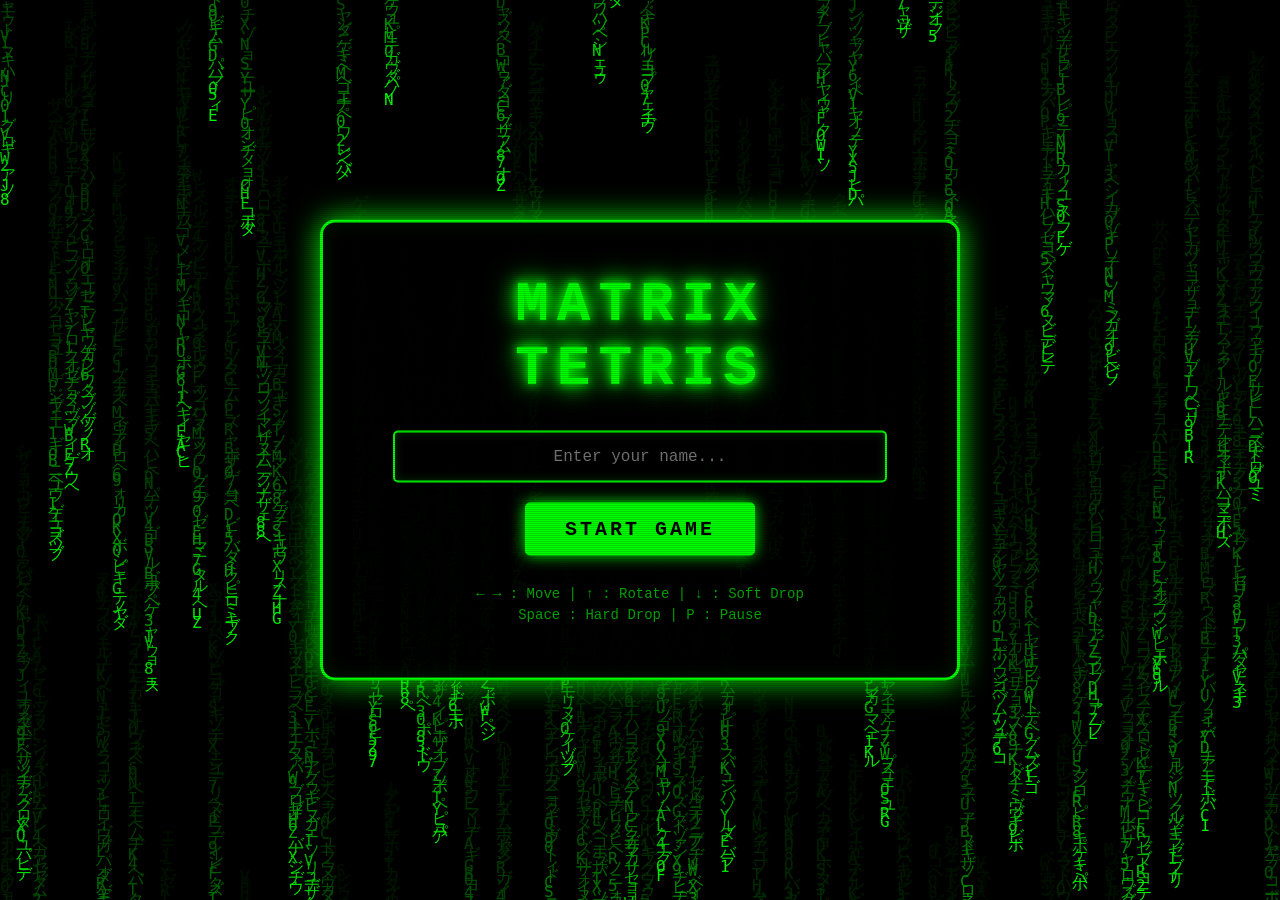
==== tetris.html @ 8e7c019b "Combined matrixshell-web + matrix-tetris with minimal changes" ====
<!DOCTYPE html>
<html lang="de">
<head>
    <meta charset="UTF-8">
    <meta name="viewport" content="width=device-width, initial-scale=1.0">
    <title>Matrix-Style Tetris</title>
    <link rel="stylesheet" href="tetris-style.css">
</head>
<body>
    <canvas id="matrixCanvas"></canvas>
    
    <!-- Start Screen -->
    <div id="startScreen" class="start-screen">
        <h1 class="matrix-title">MATRIX TETRIS</h1>
        <div class="start-form">
            <input type="text" id="playerName" placeholder="Enter your name..." maxlength="20" autocomplete="off">
            <button onclick="startGame()">START GAME</button>
        </div>
        <div class="instructions">
            <p>← → : Move | ↑ : Rotate | ↓ : Soft Drop</p>
            <p>Space : Hard Drop | P : Pause</p>
        </div>
    </div>
    
    <!-- Game Container with Sidebar and Canvas -->
    <div id="gameContainer" style="display: none;">
        <!-- Left Sidebar: Highscores -->
        <div id="leftSidebar" class="sidebar">
            <div class="ui-panel">
                <h2>TOP 10</h2>
                <div id="highscoreList" class="highscore-list"></div>
            </div>
        </div>
        
        <!-- Game Canvas -->
        <canvas id="canvas" width="350" height="700"></canvas>
        
        <!-- Right Sidebar: Stats and Next -->
        <div id="rightSidebar" class="sidebar">
            <div class="ui-panel">
                <h2>Next</h2>
                <canvas id="nextCanvas" width="100" height="100"></canvas>
            </div>
            
            <div class="ui-panel">
                <h2>Stats</h2>
                <div class="stat">
                    <span class="label">Player:</span>
                    <span id="playerNameDisplay" class="value">-</span>
                </div>
                <div class="stat">
                    <span class="label">Score:</span>
                    <span id="score" class="value">0</span>
                </div>
                <div class="stat">
                    <span class="label">Level:</span>
                    <span id="level" class="value">1</span>
                </div>
                <div class="stat">
                    <span class="label">Lines:</span>
                    <span id="lines" class="value">0</span>
                </div>
            </div>
            
            <div class="ui-panel controls-panel">
                <h2>Controls</h2>
                <div class="controls">
                    <p><span class="key">←→</span> Move</p>
                    <p><span class="key">↑</span> Rotate</p>
                    <p><span class="key">↓</span> Drop</p>
                    <p><span class="key">Space</span> Hard</p>
                    <p><span class="key">P</span> Pause</p>
                </div>
            </div>
        </div>
    </div>
    
    <div id="gameOver" class="game-over">
        <h1>GAME OVER!</h1>
        <div class="final-stats">
            <p>Player: <span id="finalPlayerName"></span></p>
            <p>Score: <span id="finalScore"></span></p>
            <p>Level: <span id="finalLevel"></span></p>
            <p>Lines: <span id="finalLines"></span></p>
        </div>
        <button onclick="backToStart()">Back to Start</button>
    </div>
    
    <div id="glitchOverlay" class="glitch-overlay"></div>
    
    <script src="tetris-script.js"></script>
</body>
</html>
---- tetris-style.css ----
* {
    margin: 0;
    padding: 0;
    box-sizing: border-box;
}

body {
    background: #000;
    color: #0f0;
    font-family: 'Courier New', monospace;
    overflow: hidden;
    display: flex;
    justify-content: center;
    align-items: center;
    height: 100vh;
    width: 100vw;
}

#matrixCanvas {
    position: fixed;
    top: 0;
    left: 0;
    width: 100%;
    height: 100%;
    z-index: 0;
}

/* CRT Scan-Line Effect */
body::before {
    content: '';
    position: fixed;
    top: 0;
    left: 0;
    width: 100%;
    height: 100%;
    background: repeating-linear-gradient(
        0deg,
        rgba(0, 0, 0, 0.15),
        rgba(0, 0, 0, 0.15) 1px,
        transparent 1px,
        transparent 2px
    );
    pointer-events: none;
    z-index: 1000;
    animation: scanline 8s linear infinite;
}

@keyframes scanline {
    0% { transform: translateY(0); }
    100% { transform: translateY(100%); }
}

/* Game Container - Compact Square Layout */
#gameContainer {
    display: flex;
    gap: 15px;
    align-items: flex-start;
    z-index: 100;
    position: relative;
    max-width: 900px;
}

#canvas {
    position: relative;
    z-index: 200 !important;
    background: #000 !important;
    border: 3px solid #0f0;
    box-shadow: 0 0 20px #0f0;
    display: block !important;
}

.sidebar {
    display: flex;
    flex-direction: column;
    gap: 15px;
    width: 180px;
}

.ui-panel {
    background: rgba(0, 0, 0, 0.9);
    border: 2px solid #0f0;
    border-radius: 8px;
    padding: 12px;
    box-shadow: 
        0 0 10px #0f0,
        inset 0 0 10px rgba(0, 255, 0, 0.1);
}

.ui-panel h2 {
    color: #0f0;
    font-size: 16px;
    margin-bottom: 10px;
    text-align: center;
    text-shadow: 0 0 10px #0f0;
    letter-spacing: 2px;
}

#nextCanvas {
    display: block;
    margin: 0 auto;
    border: 1px solid #0f0;
    background: #000;
    box-shadow: 0 0 5px #0f0;
}

.stat {
    display: flex;
    justify-content: space-between;
    margin: 6px 0;
    font-size: 12px;
}

.label {
    color: #0a0;
}

.value {
    color: #0f0;
    font-weight: bold;
    text-shadow: 0 0 5px #0f0;
    font-size: 14px;
}

.controls p {
    margin: 5px 0;
    font-size: 11px;
    color: #0a0;
}

.key {
    display: inline-block;
    background: #0f0;
    color: #000;
    padding: 2px 6px;
    border-radius: 3px;
    font-weight: bold;
    margin-right: 3px;
    box-shadow: 0 0 5px #0f0;
    font-size: 10px;
}

/* Highscore List */
.highscore-list {
    max-height: 300px;
    overflow-y: auto;
}

.highscore-entry {
    display: flex;
    justify-content: space-between;
    padding: 5px 8px;
    margin: 3px 0;
    background: rgba(0, 255, 0, 0.05);
    border: 1px solid rgba(0, 255, 0, 0.2);
    border-radius: 3px;
    font-size: 11px;
}

.highscore-entry .rank {
    font-weight: bold;
    width: 25px;
}

.highscore-entry .hs-name {
    flex: 1;
    color: #0d0;
    overflow: hidden;
    text-overflow: ellipsis;
    white-space: nowrap;
}

.highscore-entry .hs-score {
    color: #0f0;
    font-weight: bold;
    text-shadow: 0 0 5px #0f0;
}

.highscore-empty {
    text-align: center;
    color: #0a0;
    padding: 20px;
    font-size: 12px;
}

/* Game Over Screen */
.game-over {
    display: none;
    position: fixed;
    top: 50%;
    left: 50%;
    transform: translate(-50%, -50%);
    z-index: 500;
    background: rgba(0, 0, 0, 0.95);
    border: 3px solid #f00;
    border-radius: 15px;
    padding: 40px 60px;
    text-align: center;
    box-shadow: 
        0 0 30px #f00,
        inset 0 0 20px rgba(255, 0, 0, 0.2);
    animation: explosion 0.5s ease-out;
}

@keyframes explosion {
    0% {
        transform: translate(-50%, -50%) scale(0.5);
        opacity: 0;
    }
    50% {
        transform: translate(-50%, -50%) scale(1.1);
    }
    100% {
        transform: translate(-50%, -50%) scale(1);
        opacity: 1;
    }
}

.game-over h1 {
    color: #f00;
    font-size: 48px;
    margin-bottom: 20px;
    text-shadow: 
        0 0 10px #f00,
        0 0 20px #f00,
        0 0 30px #f00;
    animation: pulse 1s infinite;
}

@keyframes pulse {
    0%, 100% { opacity: 1; }
    50% { opacity: 0.7; }
}

.final-stats {
    color: #0f0;
    margin: 20px 0;
    font-size: 16px;
}

.final-stats p {
    margin: 10px 0;
}

.game-over button {
    margin-top: 20px;
    padding: 15px 30px;
    font-size: 16px;
    font-family: 'Courier New', monospace;
    background: #0f0;
    color: #000;
    border: none;
    border-radius: 5px;
    cursor: pointer;
    font-weight: bold;
    box-shadow: 0 0 10px #0f0;
    transition: all 0.3s;
}

.game-over button:hover {
    background: #0d0;
    transform: scale(1.05);
    box-shadow: 0 0 20px #0f0;
}

/* Glitch Overlay */
.glitch-overlay {
    display: none;
    position: fixed;
    top: 0;
    left: 0;
    width: 100vw;
    height: 100vh;
    background: rgba(255, 255, 255, 0.1);
    z-index: 999;
    pointer-events: none;
    animation: glitch 0.3s ease-out;
}

.glitch-overlay.active {
    display: block;
}

@keyframes glitch {
    0%, 100% { opacity: 0; }
    10% { opacity: 1; transform: translateX(-5px); }
    20% { opacity: 0; transform: translateX(5px); }
    30% { opacity: 1; transform: translateX(-3px); }
    40% { opacity: 0; transform: translateX(3px); }
    50% { opacity: 1; transform: translateX(0); }
    60% { opacity: 0; }
}

/* Start Screen */
.start-screen {
    position: fixed;
    top: 50%;
    left: 50%;
    transform: translate(-50%, -50%);
    z-index: 200;
    text-align: center;
    background: rgba(0, 0, 0, 0.95);
    border: 3px solid #0f0;
    border-radius: 15px;
    padding: 50px 70px;
    box-shadow: 
        0 0 30px #0f0,
        inset 0 0 20px rgba(0, 255, 0, 0.1);
}

.matrix-title {
    color: #0f0;
    font-size: 56px;
    margin-bottom: 30px;
    text-shadow: 
        0 0 10px #0f0,
        0 0 20px #0f0,
        0 0 30px #0f0;
    letter-spacing: 8px;
    animation: neonPulse 2s infinite;
}

@keyframes neonPulse {
    0%, 100% { text-shadow: 0 0 10px #0f0, 0 0 20px #0f0, 0 0 30px #0f0; }
    50% { text-shadow: 0 0 20px #0f0, 0 0 30px #0f0, 0 0 40px #0f0; }
}

.start-form {
    margin: 30px 0;
}

.start-form input {
    display: block;
    width: 100%;
    padding: 15px;
    margin-bottom: 20px;
    background: rgba(0, 0, 0, 0.8);
    border: 2px solid #0f0;
    border-radius: 5px;
    color: #0f0;
    font-family: 'Courier New', monospace;
    font-size: 16px;
    text-align: center;
    box-shadow: inset 0 0 10px rgba(0, 255, 0, 0.2);
}

.start-form input:focus {
    outline: none;
    box-shadow: 
        inset 0 0 10px rgba(0, 255, 0, 0.3),
        0 0 10px #0f0;
}

.start-form button {
    padding: 15px 40px;
    font-size: 20px;
    font-family: 'Courier New', monospace;
    background: #0f0;
    color: #000;
    border: none;
    border-radius: 5px;
    cursor: pointer;
    font-weight: bold;
    box-shadow: 0 0 15px #0f0;
    transition: all 0.3s;
    letter-spacing: 3px;
}

.start-form button:hover {
    background: #0d0;
    transform: scale(1.05);
    box-shadow: 0 0 25px #0f0;
}

.instructions {
    margin-top: 30px;
    color: #0a0;
    font-size: 14px;
}

.instructions p {
    margin: 5px 0;
}
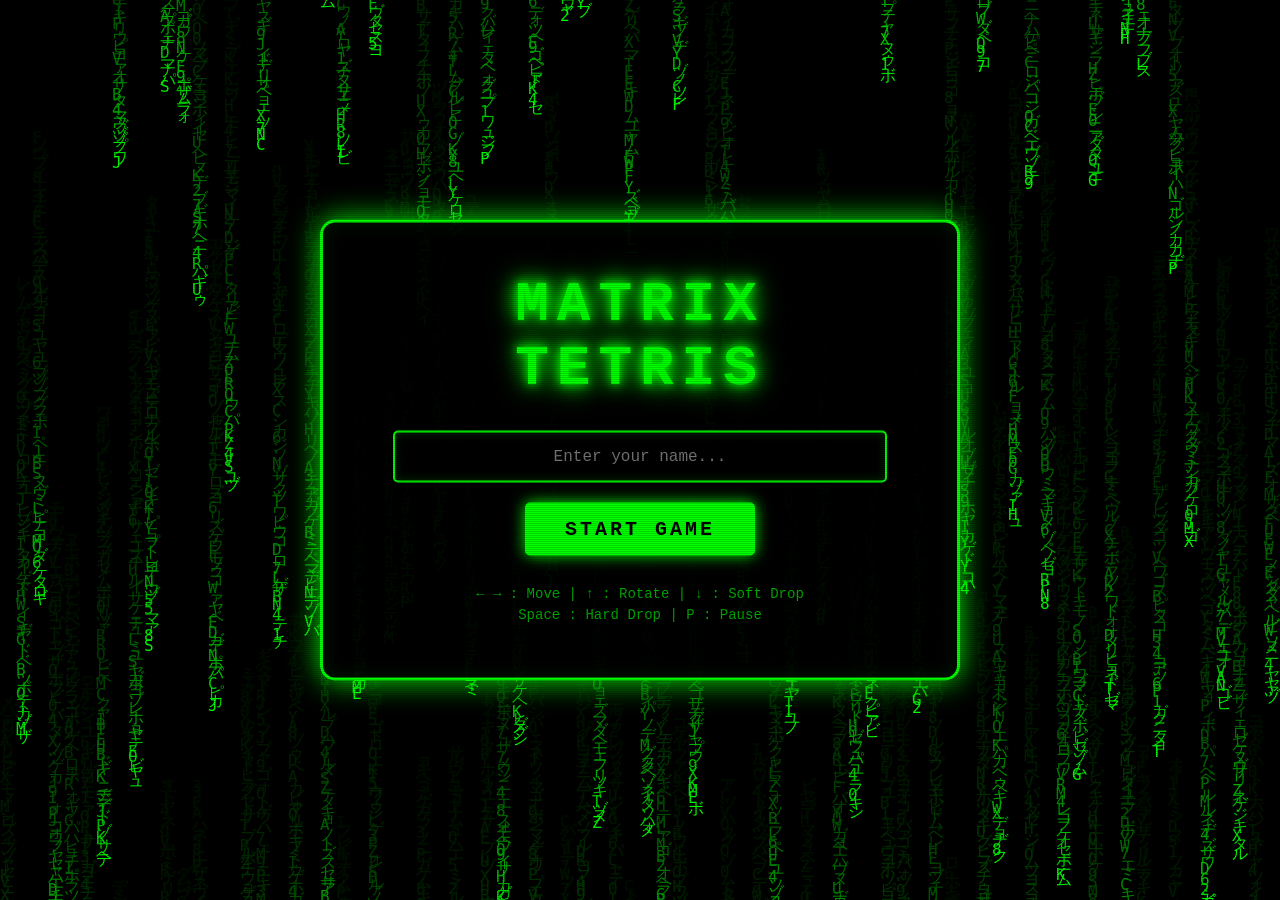
==== commit 0cdb7fc1: "Add modern terminal UI with all commands + login screen + username integration" ====
--- a/tetris.html
+++ b/tetris.html
@@ -83,7 +83,8 @@
             <p>Level: <span id="finalLevel"></span></p>
             <p>Lines: <span id="finalLines"></span></p>
         </div>
-        <button onclick="backToStart()">Back to Start</button>
+        <button onclick="backToStart()">RESTART</button>
+        <button onclick="window.close()">RETURN TO CHAT</button>
     </div>
     
     <div id="glitchOverlay" class="glitch-overlay"></div>
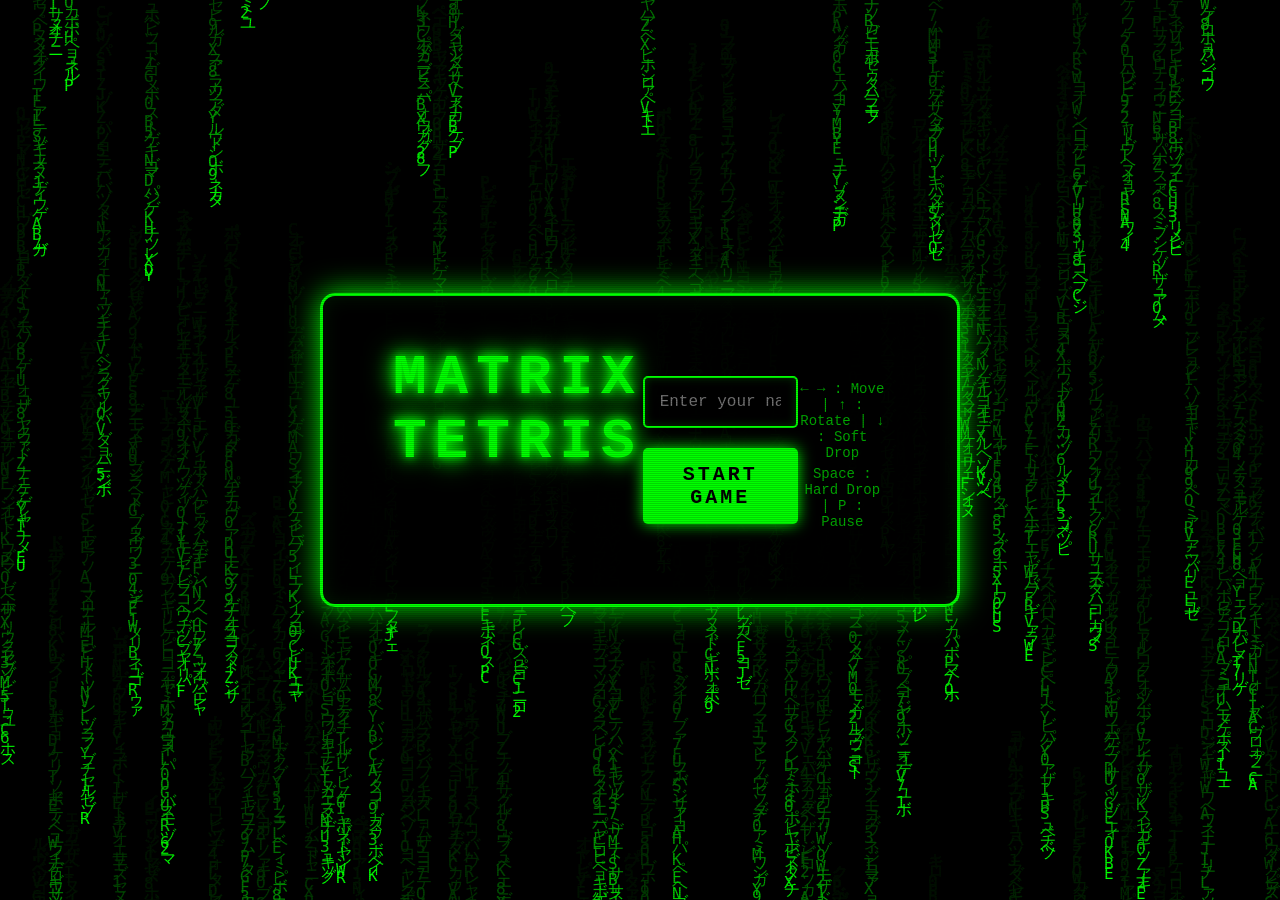
==== commit ae778c56: "Fix login and auto-start Tetris with Terminal username" ====
--- a/tetris.html
+++ b/tetris.html
@@ -9,8 +9,8 @@
 <body>
     <canvas id="matrixCanvas"></canvas>
     
-    <!-- Start Screen -->
-    <div id="startScreen" class="start-screen">
+    <!-- Start Screen (auto-skip if username provided) -->
+    <div id="startScreen" class="start-screen" style="display: none;">
         <h1 class="matrix-title">MATRIX TETRIS</h1>
         <div class="start-form">
             <input type="text" id="playerName" placeholder="Enter your name..." maxlength="20" autocomplete="off">
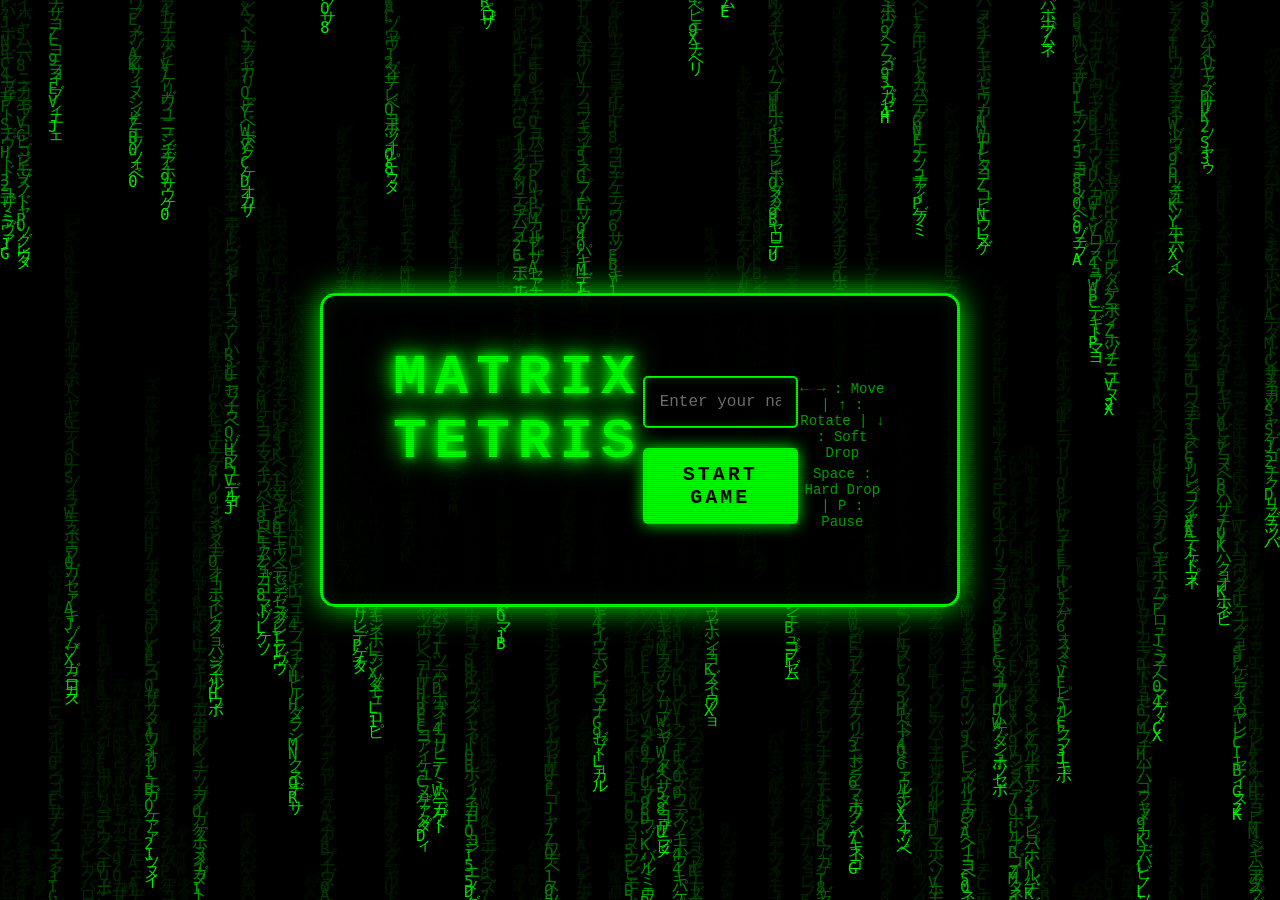
==== commit 381f3e29: "Change Tetris to load in same tab instead of new window" ====
--- a/tetris.html
+++ b/tetris.html
@@ -84,7 +84,7 @@
             <p>Lines: <span id="finalLines"></span></p>
         </div>
         <button onclick="backToStart()">RESTART</button>
-        <button onclick="window.close()">RETURN TO CHAT</button>
+        <button onclick="window.location.href='index.html'">RETURN TO CHAT</button>
     </div>
     
     <div id="glitchOverlay" class="glitch-overlay"></div>
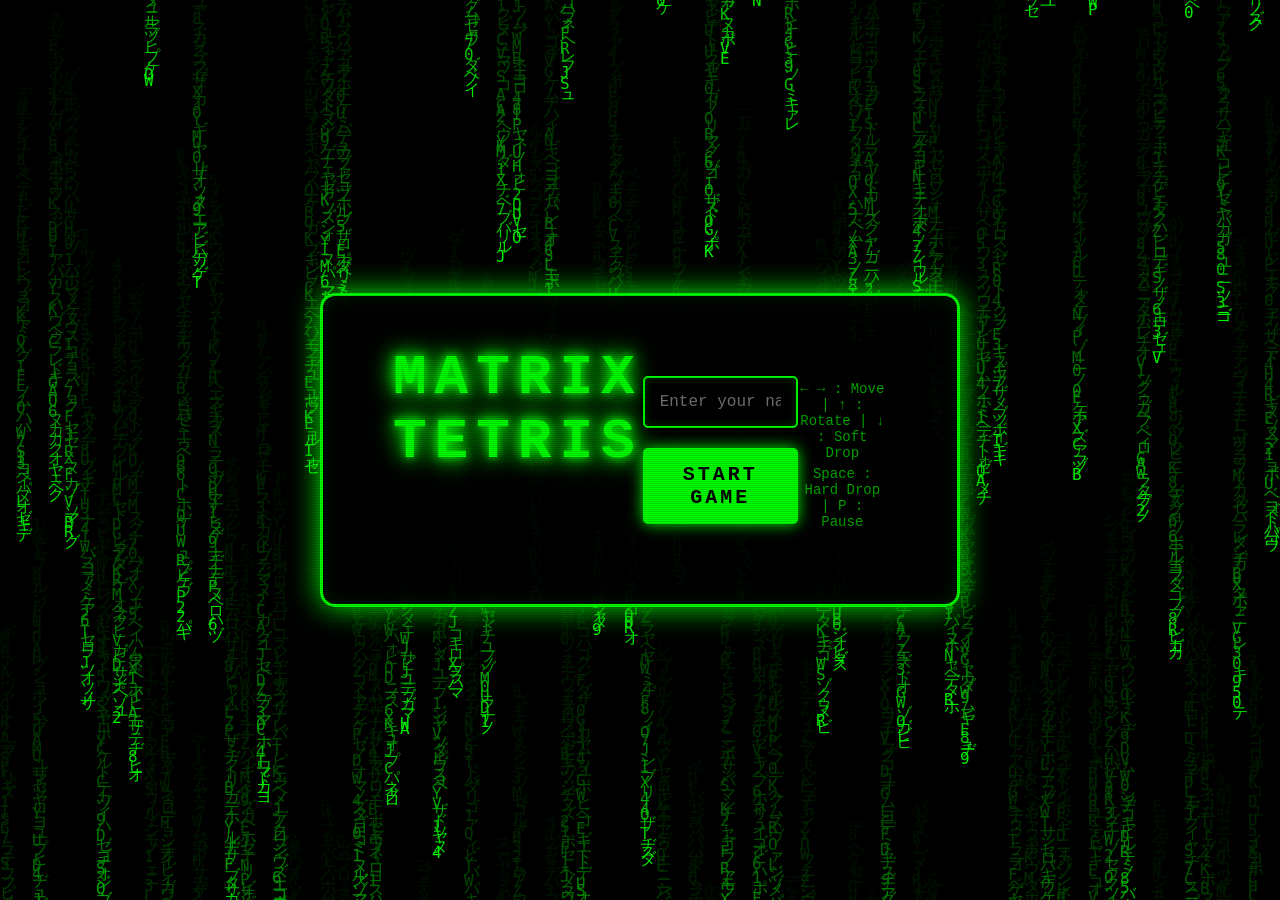
==== commit f2730a81: "Add iframe overlay for Tetris - fully embeddable" ====
--- a/tetris.html
+++ b/tetris.html
@@ -84,7 +84,7 @@
             <p>Lines: <span id="finalLines"></span></p>
         </div>
         <button onclick="backToStart()">RESTART</button>
-        <button onclick="window.location.href='index.html'">RETURN TO CHAT</button>
+        <button onclick="returnToChat()">RETURN TO CHAT</button>
     </div>
     
     <div id="glitchOverlay" class="glitch-overlay"></div>
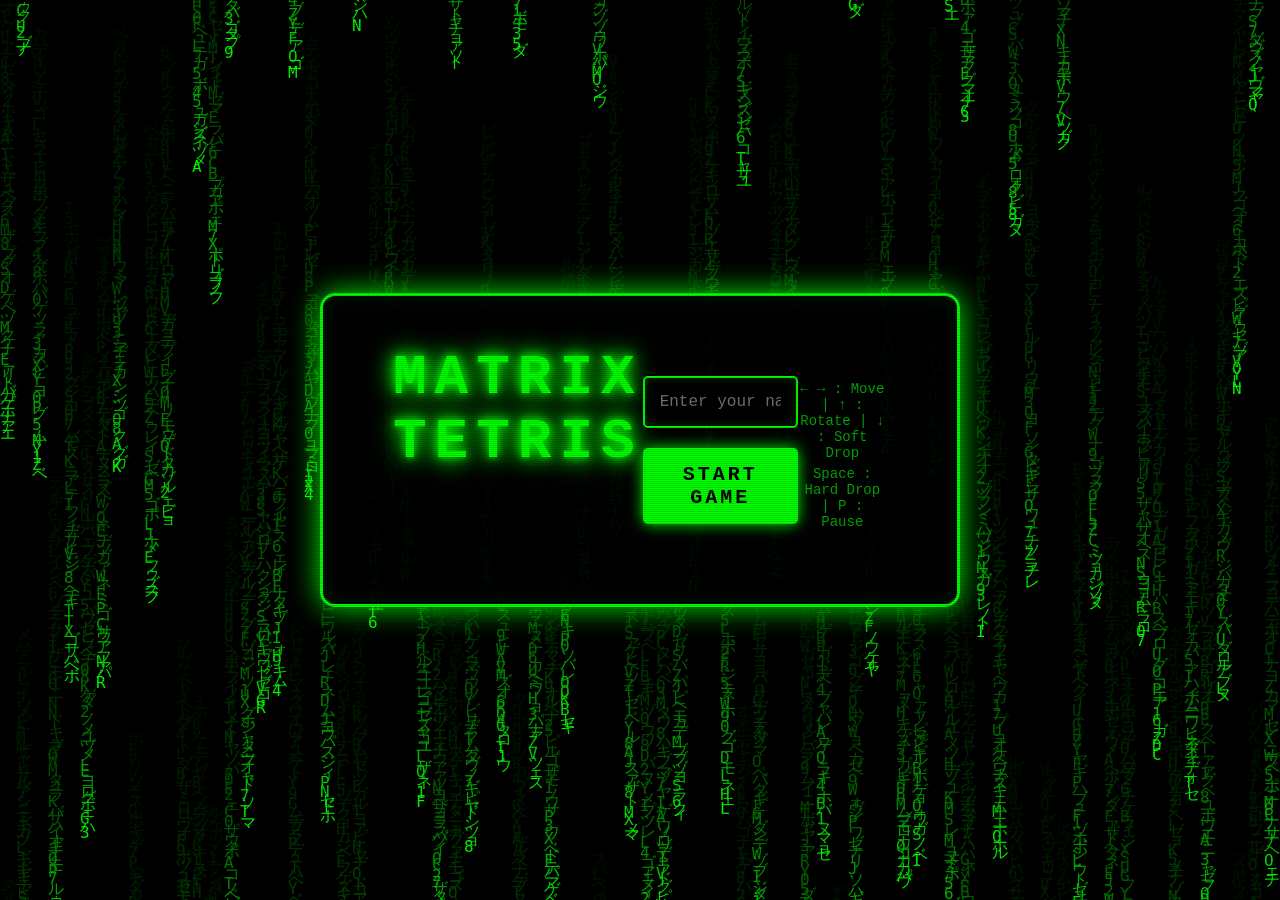
==== commit d9bcddf0: "Reduce Tetris canvas size for better iframe embedding (280x560)" ====
--- a/tetris.html
+++ b/tetris.html
@@ -33,7 +33,7 @@
         </div>
         
         <!-- Game Canvas -->
-        <canvas id="canvas" width="350" height="700"></canvas>
+        <canvas id="canvas" width="280" height="560"></canvas>
         
         <!-- Right Sidebar: Stats and Next -->
         <div id="rightSidebar" class="sidebar">
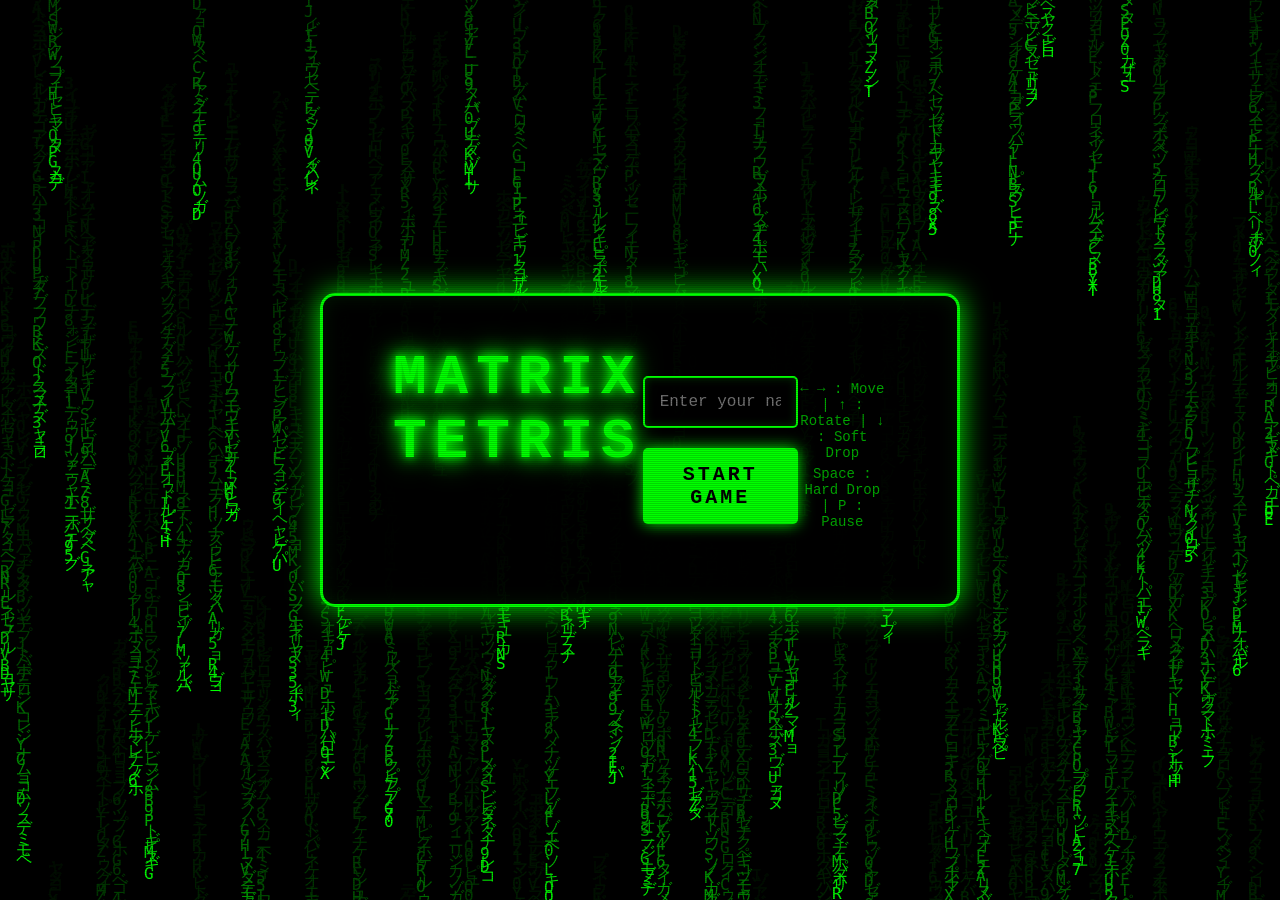
==== commit 3d281b01: "Further reduce Tetris canvas to 250x500 for compact iframe" ====
--- a/tetris.html
+++ b/tetris.html
@@ -33,7 +33,7 @@
         </div>
         
         <!-- Game Canvas -->
-        <canvas id="canvas" width="280" height="560"></canvas>
+        <canvas id="canvas" width="250" height="500"></canvas>
         
         <!-- Right Sidebar: Stats and Next -->
         <div id="rightSidebar" class="sidebar">
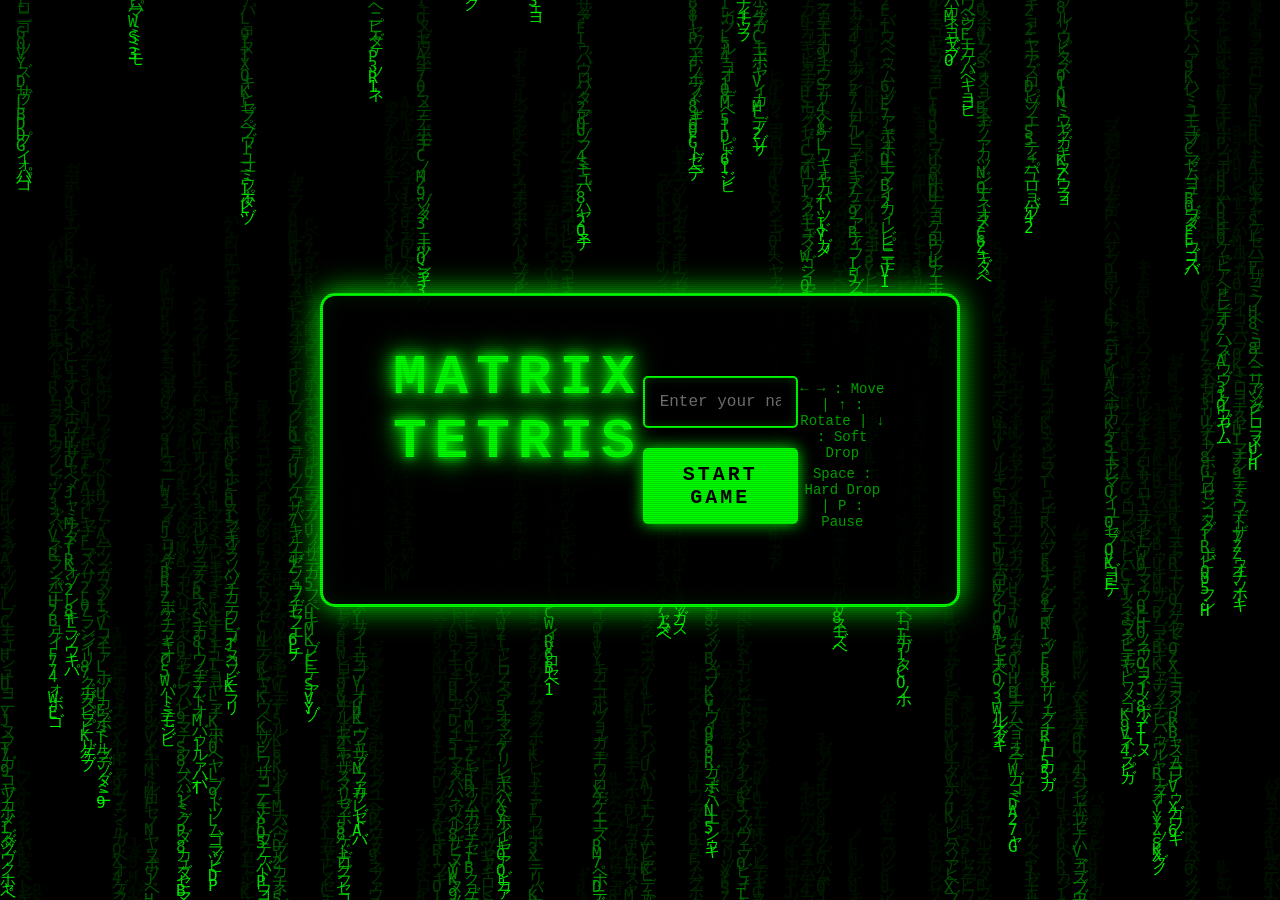
==== commit 2c46e635: "Reduce Tetris canvas to 230x460 (~20px smaller)" ====
--- a/tetris.html
+++ b/tetris.html
@@ -33,7 +33,7 @@
         </div>
         
         <!-- Game Canvas -->
-        <canvas id="canvas" width="250" height="500"></canvas>
+        <canvas id="canvas" width="230" height="460"></canvas>
         
         <!-- Right Sidebar: Stats and Next -->
         <div id="rightSidebar" class="sidebar">
